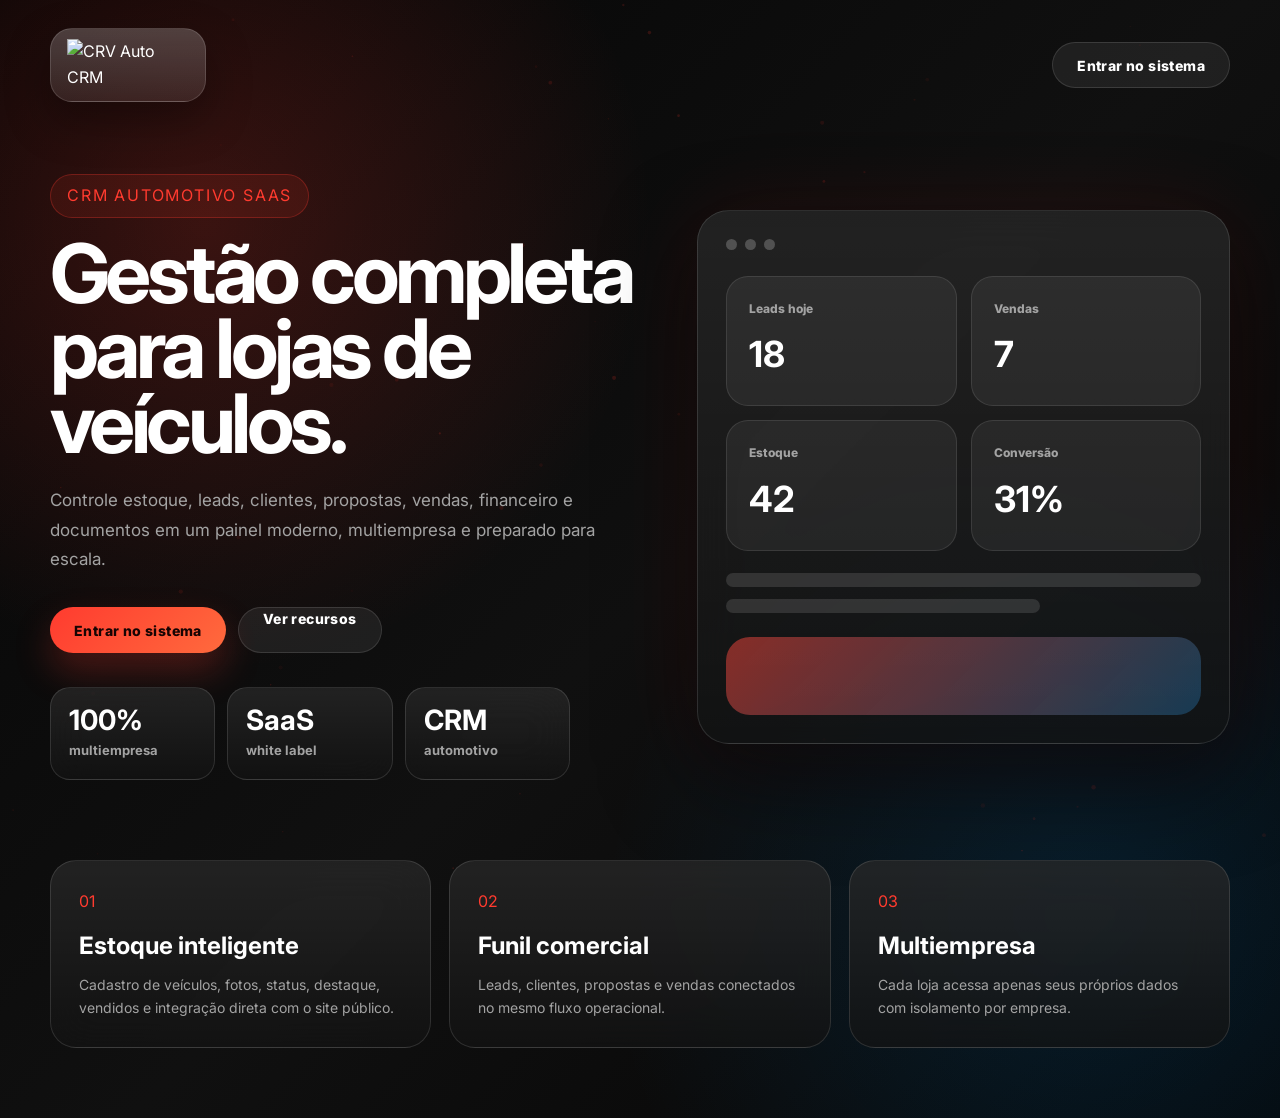
==== index.html @ 9d9be4ab "updates" ====
<!DOCTYPE html>
<html lang="pt-BR">
<head>
  <meta charset="UTF-8">
  <meta name="viewport" content="width=device-width, initial-scale=1.0">

  <title>CRV Auto CRM — Gestão Automotiva SaaS</title>

  <link rel="preconnect" href="https://fonts.googleapis.com">
  <link rel="preconnect" href="https://fonts.gstatic.com" crossorigin>
  <link href="https://fonts.googleapis.com/css2?family=Rajdhani:wght@500;600;700&family=Inter:wght@400;500;600;700;800&display=swap" rel="stylesheet">

  <link rel="stylesheet" href="static/css/main.css">
  <link rel="stylesheet" href="static/css/landing.css">
</head>

<body class="crm-landing">
  <canvas id="landingParticles" aria-hidden="true"></canvas>

  <main class="landing-shell">
    <header class="landing-header">
      <a href="index.html" class="landing-logo">
        <img src="static/img/logoficial.png" alt="CRV Auto CRM">
      </a>

      <button type="button" class="landing-header-btn" id="openPreLoginTop">
        Entrar no sistema
      </button>
    </header>

    <section class="landing-hero">
      <div class="landing-copy">
        <span class="landing-kicker">CRM Automotivo SaaS</span>

        <h1>Gestão completa para lojas de veículos.</h1>

        <p>
          Controle estoque, leads, clientes, propostas, vendas, financeiro e documentos em um painel moderno, multiempresa e preparado para escala.
        </p>

        <div class="landing-actions">
          <button type="button" class="landing-primary" id="openPreLogin">
            Entrar no sistema
          </button>

          <a href="#recursos" class="landing-secondary">
            Ver recursos
          </a>
        </div>

        <div class="landing-metrics">
          <div>
            <strong>100%</strong>
            <span>multiempresa</span>
          </div>

          <div>
            <strong>SaaS</strong>
            <span>white label</span>
          </div>

          <div>
            <strong>CRM</strong>
            <span>automotivo</span>
          </div>
        </div>
      </div>

      <div class="landing-preview">
        <div class="preview-card">
          <div class="preview-top">
            <span></span>
            <span></span>
            <span></span>
          </div>

          <div class="preview-grid">
            <div>
              <small>Leads hoje</small>
              <strong>18</strong>
            </div>

            <div>
              <small>Vendas</small>
              <strong>7</strong>
            </div>

            <div>
              <small>Estoque</small>
              <strong>42</strong>
            </div>

            <div>
              <small>Conversão</small>
              <strong>31%</strong>
            </div>
          </div>

          <div class="preview-line"></div>
          <div class="preview-line short"></div>
          <div class="preview-bar"></div>
        </div>
      </div>
    </section>

    <section class="landing-features" id="recursos">
      <article>
        <span>01</span>
        <h3>Estoque inteligente</h3>
        <p>Cadastro de veículos, fotos, status, destaque, vendidos e integração direta com o site público.</p>
      </article>

      <article>
        <span>02</span>
        <h3>Funil comercial</h3>
        <p>Leads, clientes, propostas e vendas conectados no mesmo fluxo operacional.</p>
      </article>

      <article>
        <span>03</span>
        <h3>Multiempresa</h3>
        <p>Cada loja acessa apenas seus próprios dados com isolamento por empresa.</p>
      </article>
    </section>
  </main>

  <div class="prelogin-modal" id="preLoginModal">
    <div class="prelogin-card">
      <button type="button" class="prelogin-close" id="closePreLogin">×</button>

      <img src="static/img/logoficial.png" alt="CRV Auto CRM">

      <span>Acesso administrativo</span>
      <h2>Pré-login do sistema</h2>
      <p>Informe as credenciais internas para acessar a tela de login do CRM.</p>

      <div class="prelogin-alert" id="preLoginAlert">
        Usuário ou senha incorretos.
      </div>

      <form id="preLoginForm">
        <label>
          <span>E-mail</span>
          <input type="email" id="preLoginEmail" placeholder="admin@sistema.com" required>
        </label>

        <label>
          <span>Senha</span>
          <input type="password" id="preLoginPassword" placeholder="Digite a senha" required>
        </label>

        <button type="submit">
          Continuar
        </button>
      </form>
    </div>
  </div>

  <script src="static/js/landing.js"></script>
</body>
</html>
---- static/css/main.css ----
/* ============================================================
   MAXX VEÍCULOS — MAIN.CSS
   Estilos globais · Tokens · Navbar · Botões · Footer · Cards
   ============================================================ */

/* ==================== TOKENS ==================== */
:root {
  --bg: #050505;
  --bg-2: #0b0b0b;

  --surface: #111111;
  --surface-2: #181818;
  --glass: rgba(14, 14, 14, 0.68);

  --line: rgba(255, 255, 255, 0.08);
  --line-2: rgba(255, 255, 255, 0.14);

  --primary: #ff3b2f;
  --primary-2: #ff6a3d;
  --primary-3: #b80000;

  --primary-dim: rgba(255, 59, 47, 0.12);
  --primary-line: rgba(255, 59, 47, 0.38);

  --green: #25d366;
  --white: #ffffff;
  --text: #eeeeee;
  --muted: #a3a3a3;
  --muted-2: #707070;

  --danger: #ff5566;
  --warn: #ffb454;

  --radius: 18px;
  --radius-md: 12px;
  --radius-sm: 9px;

  --shadow: 0 24px 60px rgba(0, 0, 0, 0.5);
  --glow: 0 0 0 1px var(--primary-line), 0 8px 40px rgba(255, 59, 47, 0.2);

  --ease: cubic-bezier(0.4, 0, 0.2, 1);
  --trans: all 0.28s var(--ease);

  --font-display: 'Rajdhani', 'Inter', sans-serif;
  --font-body: 'Inter', system-ui, sans-serif;
}

/* ==================== RESET ==================== */
*, *::before, *::after {
  box-sizing: border-box;
  margin: 0;
  padding: 0;
}

html {
  scroll-behavior: smooth;
  scrollbar-width: thin;
  scrollbar-color: #2a2a2a var(--bg);
}

::-webkit-scrollbar {
  width: 8px;
}

::-webkit-scrollbar-track {
  background: var(--bg);
}

::-webkit-scrollbar-thumb {
  background: #2a2a2a;
  border-radius: 99px;
}

::-webkit-scrollbar-thumb:hover {
  background: #3a3a3a;
}

body {
  font-family: var(--font-body);
  background: var(--bg);
  color: var(--text);
  min-height: 100vh;
  line-height: 1.6;
  -webkit-font-smoothing: antialiased;
  overflow-x: hidden;
}

a {
  color: inherit;
  text-decoration: none;
}

img {
  max-width: 100%;
  display: block;
}

ul {
  list-style: none;
}

button {
  font-family: inherit;
  border: none;
  background: none;
  cursor: pointer;
  color: inherit;
}

::selection {
  background: rgba(255, 59, 47, 0.32);
  color: var(--white);
}

/* ==================== LAYOUT ==================== */
.container {
  width: 100%;
  max-width: 1280px;
  margin: 0 auto;
  padding: 0 40px;
}

.section {
  padding: 88px 0;
  position: relative;
}

.section-tight {
  padding: 56px 0;
}

/* ==================== TIPOGRAFIA ==================== */
.eyebrow {
  display: inline-flex;
  align-items: center;
  gap: 10px;

  font-size: 12px;
  font-weight: 600;
  letter-spacing: 3px;
  text-transform: uppercase;

  color: var(--primary);
  margin-bottom: 14px;
}

.eyebrow::before {
  content: '';
  width: 28px;
  height: 1px;
  background: var(--primary);
  opacity: .7;
}

.eyebrow.center {
  justify-content: center;
}

.h-display {
  font-family: var(--font-display);
  font-weight: 700;
  color: var(--white);
  font-size: clamp(30px, 4.5vw, 52px);
  line-height: 1.08;
  letter-spacing: -0.02em;
}

.h-section {
  font-family: var(--font-display);
  font-weight: 700;
  color: var(--white);
  font-size: clamp(24px, 3.2vw, 38px);
  line-height: 1.15;
  letter-spacing: -0.015em;
  margin-bottom: 10px;
}

.sub {
  color: var(--muted);
  font-size: 16px;
  line-height: 1.7;
  max-width: 560px;
}

.section-head {
  margin-bottom: 44px;
}

.section-head.center {
  text-align: center;
}

.section-head.center .sub {
  margin: 0 auto;
}

.section-head.split {
  display: flex;
  align-items: flex-end;
  justify-content: space-between;
  gap: 24px;
  flex-wrap: wrap;
}

/* ==================== BOTÕES ==================== */
.btn {
  display: inline-flex;
  align-items: center;
  justify-content: center;
  gap: 9px;

  padding: 14px 28px;

  border-radius: 999px;
  border: 1px solid transparent;

  font-family: var(--font-display);
  font-weight: 600;
  font-size: 14px;
  letter-spacing: 0.3px;

  transition: var(--trans);
  white-space: nowrap;
}

.btn svg {
  flex-shrink: 0;
}

.btn-primary {
  color: var(--white);

  background: linear-gradient(
    270deg,
    #ff3b2f,
    #ff6a3d,
    #9b0000,
    #ffffff
  );

  background-size: 300% 300%;
  animation: gradientMove 6s ease infinite;

  box-shadow: 0 8px 30px rgba(255, 59, 47, 0.3);
}

.btn-primary:hover {
  transform: translateY(-2px);
  box-shadow: 0 12px 42px rgba(255, 59, 47, 0.45);
}

.btn-secondary {
  background: transparent;
  color: var(--primary);
  border: 2px solid var(--primary);

  box-shadow: inset 0 0 0 rgba(255, 59, 47, 0);
}

.btn-secondary:hover {
  background: var(--primary);
  color: var(--white);

  transform: translateY(-2px);

  box-shadow:
    0 0 10px rgba(255, 59, 47, 0.75),
    0 0 18px rgba(255, 59, 47, 0.55),
    0 0 26px rgba(255, 59, 47, 0.35);
}

.btn-whatsapp {
  background: var(--green);
  color: #052b13;
  box-shadow: 0 6px 28px rgba(37, 211, 102, 0.22);
}

.btn-whatsapp:hover {
  filter: brightness(1.08);
  transform: translateY(-2px);
  box-shadow: 0 10px 36px rgba(37, 211, 102, 0.35);
}

.btn-sm {
  padding: 10px 18px;
  font-size: 13px;
}

.btn-lg {
  padding: 17px 36px;
  font-size: 15px;
}

.btn-block {
  width: 100%;
}

/* ==================== FORMULÁRIOS ==================== */
.field {
  display: flex;
  flex-direction: column;
  gap: 7px;
}

.field-label {
  font-size: 11px;
  font-weight: 600;
  letter-spacing: 1.6px;
  text-transform: uppercase;
  color: var(--muted);
}

.input,
.select,
textarea.input {
  width: 100%;

  background: rgba(255, 255, 255, 0.045);
  border: 1px solid var(--line);
  border-radius: var(--radius-md);

  padding: 13px 15px;

  color: var(--white);
  font-family: var(--font-body);
  font-size: 14px;

  outline: none;
  transition: var(--trans);
}

.input::placeholder {
  color: var(--muted-2);
}

.input:focus,
.select:focus,
textarea.input:focus {
  border-color: var(--primary-line);
  background: var(--primary-dim);
  box-shadow: 0 0 0 3px rgba(255, 59, 47, 0.08);
}

.select {
  appearance: none;
  cursor: pointer;

  background-image: url("data:image/svg+xml,%3Csvg xmlns='http://www.w3.org/2000/svg' width='11' height='7' viewBox='0 0 11 7'%3E%3Cpath fill='none' stroke='%23ff3b2f' stroke-width='1.6' stroke-linecap='round' d='M1 1l4.5 4.5L10 1'/%3E%3C/svg%3E");
  background-repeat: no-repeat;
  background-position: right 15px center;
  padding-right: 38px;
}

.select option {
  background: var(--surface-2);
  color: var(--white);
}

textarea.input {
  resize: vertical;
  min-height: 120px;
}

/* ==================== NAVBAR ==================== */
.navbar {
  position: fixed;
  top: 0;
  left: 0;
  right: 0;

  z-index: 1000;

  height: 76px;

  display: flex;
  align-items: center;
  justify-content: space-between;

  padding: 0 40px;

  background: transparent;
  border-bottom: 1px solid transparent;

  transition: var(--trans);
}

.navbar.scrolled,
.navbar.solid {
  background: var(--glass);

  backdrop-filter: blur(22px) saturate(150%);
  -webkit-backdrop-filter: blur(22px) saturate(150%);

  border-bottom-color: var(--line);
}

.nav-logo img {
  height: 110px;
  width: auto;
  object-fit: contain;
}

.nav-center {
  display: flex;
  align-items: center;
  gap: 6px;
}

.nav-link {
  position: relative;

  font-size: 14px;
  font-weight: 500;
  color: var(--muted);

  padding: 9px 16px;
  border-radius: 99px;

  transition: var(--trans);
}

.nav-link:hover {
  color: var(--white);
}

.nav-link.active {
  color: var(--white);
  background: rgba(255, 255, 255, 0.05);
}

.nav-link.active::after {
  content: '';

  position: absolute;
  left: 50%;
  bottom: 1px;

  width: 16px;
  height: 2px;

  border-radius: 99px;

  background: var(--primary);
  box-shadow: 0 0 10px var(--primary);

  transform: translateX(-50%);
}

.nav-right {
  display: flex;
  align-items: center;
  gap: 12px;
}

.nav-burger {
  display: none;
  flex-direction: column;
  gap: 5px;
  padding: 8px;
}

.nav-burger span {
  width: 22px;
  height: 2px;
  background: var(--white);
  border-radius: 99px;
  transition: var(--trans);
}

.nav-mobile {
  display: none;

  position: fixed;
  top: 76px;
  left: 0;
  right: 0;

  z-index: 999;

  background: rgba(9, 9, 9, 0.97);
  backdrop-filter: blur(24px);

  border-bottom: 1px solid var(--line);

  padding: 18px 24px 26px;

  flex-direction: column;
  gap: 4px;
}

.nav-mobile.open {
  display: flex;
}

.nav-mobile .nav-link {
  padding: 13px 14px;
  font-size: 15px;
  border-radius: var(--radius-sm);
}

.nav-mobile .btn {
  margin-top: 12px;
}

/* ==================== CARD DE VEÍCULO GLOBAL ==================== */
.v-grid {
  display: grid;
  grid-template-columns: repeat(3, 1fr);
  gap: 22px;
}

.v-card {
  background: var(--surface);
  border: 1px solid var(--line);
  border-radius: var(--radius);

  overflow: hidden;

  display: flex;
  flex-direction: column;

  transition: var(--trans);
}

.v-card:hover {
  transform: translateY(-5px);
  border-color: var(--primary-line);
  box-shadow:
    0 22px 50px rgba(0, 0, 0, 0.55),
    0 0 30px rgba(255, 59, 47, 0.08);
}

.v-card-media {
  position: relative;
  display: block;

  aspect-ratio: 16 / 10;
  overflow: hidden;

  background: var(--surface-2);
}

.v-card-media img {
  width: 100%;
  height: 100%;

  object-fit: cover;

  transition: transform .55s var(--ease);
}

.v-card:hover .v-card-media img {
  transform: scale(1.06);
}

.v-card-media::after {
  content: '';

  position: absolute;
  inset: 0;

  background: linear-gradient(180deg, transparent 55%, rgba(5, 5, 5, 0.7) 100%);
  pointer-events: none;
}

.v-card-chips {
  position: absolute;
  top: 12px;
  left: 12px;
  right: 12px;

  z-index: 2;

  display: flex;
  gap: 6px;
  flex-wrap: wrap;
}

.v-card-sold-overlay {
  position: absolute;
  inset: 50% auto auto 50%;

  transform: translate(-50%, -50%) rotate(-8deg);

  z-index: 5;

  padding: 14px 40px;

  border-radius: 14px;

  background:
    linear-gradient(
      135deg,
      #ff2b2b,
      #c50000
    );

  border: 2px solid rgba(255,255,255,.25);

  color: #fff;

  font-family: var(--font-display);
  font-size: 26px;
  font-weight: 800;
  letter-spacing: 3px;

  text-transform: uppercase;

  box-shadow:
    0 15px 35px rgba(197,0,0,.45);

  pointer-events: none;
}

.chip {
  display: inline-flex;
  align-items: center;
  gap: 5px;

  padding: 4px 11px;
  border-radius: 99px;

  font-size: 11px;
  font-weight: 600;
  letter-spacing: 0.6px;

  background: rgba(5, 5, 5, 0.68);
  color: var(--text);

  border: 1px solid var(--line-2);
  backdrop-filter: blur(8px);
}

.chip-primary {
  color: var(--primary-2);
  border-color: var(--primary-line);
  background: rgba(80, 0, 0, 0.42);
}

.chip-warn {
  color: var(--warn);
  border-color: rgba(255, 180, 84, 0.4);
}

.chip-danger {
  color: var(--danger);
  border-color: rgba(255, 85, 102, 0.4);
}

.v-card-photos {
  position: absolute;
  right: 12px;
  bottom: 12px;

  z-index: 2;

  display: inline-flex;
  align-items: center;
  gap: 6px;

  padding: 4px 10px;
  border-radius: 99px;

  font-size: 11.5px;
  color: var(--text);

  background: rgba(5, 5, 5, 0.65);
  border: 1px solid var(--line);

  backdrop-filter: blur(8px);
}

.v-card-body {
  padding: 20px 22px 22px;

  display: flex;
  flex-direction: column;
  flex: 1;
}

.v-card-brand {
  font-size: 11px;
  font-weight: 600;
  letter-spacing: 2.4px;
  text-transform: uppercase;

  color: var(--primary);
  margin-bottom: 4px;
}

.v-card-name {
  font-family: var(--font-display);
  font-size: 17px;
  font-weight: 600;
  color: var(--white);

  line-height: 1.3;
  margin-bottom: 14px;
}

.v-card-specs {
  display: grid;
  grid-template-columns: 1fr 1fr;
  gap: 7px 12px;

  margin-bottom: 16px;
}

.v-card-specs li {
  display: flex;
  align-items: center;
  gap: 7px;

  font-size: 12.5px;
  color: var(--muted);
}

.v-card-specs b {
  color: var(--text);
  font-weight: 500;
}

.v-card-foot {
  margin-top: auto;
  padding-top: 16px;

  border-top: 1px solid var(--line);

  display: flex;
  align-items: flex-end;
  justify-content: space-between;
  gap: 12px;
}

.v-price small {
  display: block;
  font-size: 11px;
  color: var(--muted);
  margin-bottom: 1px;
}

.v-price strong {
  font-family: var(--font-display);
  font-size: 21px;
  font-weight: 700;
  color: var(--white);
  letter-spacing: -0.01em;
}

.v-price span {
  display: block;
  font-size: 11.5px;
  color: var(--muted);
  margin-top: 1px;
}

.v-card-actions {
  display: flex;
  gap: 8px;
}

.icon-btn {
  display: inline-flex;
  align-items: center;
  justify-content: center;

  width: 42px;
  height: 42px;

  border-radius: var(--radius-sm);
  border: 1px solid var(--line-2);

  color: var(--muted);

  transition: var(--trans);
}

.icon-btn:hover {
  color: var(--white);
  border-color: var(--primary-line);
  background: var(--primary-dim);
}

.icon-btn.wa {
  color: var(--green);
  border-color: rgba(37, 211, 102, 0.35);
}

.icon-btn.wa:hover {
  background: rgba(37, 211, 102, 0.12);
  color: var(--green);
}

/* ==================== EMPTY / SKELETON ==================== */
.empty-state {
  grid-column: 1 / -1;

  text-align: center;

  padding: 80px 24px;

  border: 1px dashed var(--line-2);
  border-radius: var(--radius);
}

.empty-state h3 {
  font-family: var(--font-display);
  font-size: 19px;
  color: var(--white);
  margin-bottom: 6px;
}

.empty-state p {
  font-size: 14px;
  color: var(--muted);
}

.skel {
  border-radius: var(--radius);
  overflow: hidden;

  background: var(--surface);
  border: 1px solid var(--line);
}

.skel-img {
  aspect-ratio: 16 / 10;
}

.skel-img,
.skel-line {
  background: linear-gradient(100deg, var(--surface) 40%, var(--surface-2) 50%, var(--surface) 60%);
  background-size: 220% 100%;
  animation: shimmer 1.3s linear infinite;
}

.skel-body {
  padding: 20px;

  display: flex;
  flex-direction: column;
  gap: 10px;
}

.skel-line {
  height: 13px;
  border-radius: 6px;
}

/* ==================== FOOTER ==================== */
.footer {
  background: var(--bg-2);
  border-top: 1px solid var(--line);

  padding: 70px 0 0;
  position: relative;
}

.footer-grid {
  display: grid;
  grid-template-columns: 1.6fr 1fr 1.2fr 1fr;
  gap: 48px;

  padding-bottom: 52px;
}

.footer-logo {
  display: block;
}

.footer-logo > img {
  display: none;
}

.footer-logo-glass {
  display: inline-flex;
  align-items: center;
  justify-content: center;

  width: 180px;
  height: 96px;
  margin-bottom: 22px;

  border-radius: 24px;

  background:
    linear-gradient(
      135deg,
      rgba(255,255,255,.28),
      rgba(255,255,255,.10)
    );

  border: 1px solid rgba(255,255,255,.22);

  backdrop-filter: blur(28px) saturate(180%);
  -webkit-backdrop-filter: blur(28px) saturate(180%);

  box-shadow:
    inset 0 1px 0 rgba(255,255,255,.25),
    0 14px 40px rgba(0,0,0,.25);
}

.footer-logo-glass img {
  max-width: 150px;
  max-height: 90px;
  width: auto;
  height: auto;
  margin: 0;
  object-fit: contain;
}

.footer-about {
  font-size: 14px;
  color: var(--muted);
  line-height: 1.75;
  max-width: 300px;
  margin-bottom: 22px;
}

.footer-title {
  font-family: var(--font-display);
  font-size: 13px;
  font-weight: 600;
  letter-spacing: 2.2px;
  text-transform: uppercase;

  color: var(--white);
  margin-bottom: 20px;
}

.footer-links {
  display: flex;
  flex-direction: column;
  gap: 11px;
}

.footer-links a,
.footer-links span {
  display: inline-flex;
  align-items: center;
  gap: 9px;

  font-size: 14px;
  color: var(--muted);

  transition: var(--trans);
}

.footer-links a:hover {
  color: var(--primary-2);
}

.footer-bottom {
  border-top: 1px solid var(--line);

  padding: 22px 0;

  display: flex;
  align-items: center;
  justify-content: space-between;
  gap: 14px;
  flex-wrap: wrap;
}

.footer-bottom p {
  font-size: 13px;
  color: var(--muted-2);
}

.footer-bottom a {
  color: var(--muted);
  transition: var(--trans);
}

.footer-bottom a:hover {
  color: var(--primary-2);
}

/* ==================== WHATSAPP FLOAT ==================== */
.wa-float {
  position: fixed;
  right: 28px;
  bottom: 28px;

  z-index: 900;

  width: 56px;
  height: 56px;

  border-radius: 50%;

  background: var(--green);
  color: var(--white);

  display: flex;
  align-items: center;
  justify-content: center;

  font-size: 24px;
  font-weight: 700;

  box-shadow: 0 8px 28px rgba(37, 211, 102, 0.4);

  transition: var(--trans);
}

.wa-float:hover {
  transform: scale(1.08);
  box-shadow: 0 12px 36px rgba(37, 211, 102, 0.55);
}

.wa-float::before {
  content: '';

  position: absolute;
  inset: 0;

  border-radius: 50%;

  background: rgba(37, 211, 102, 0.4);

  animation: waPing 2.6s ease-out infinite;
}

/* ==================== TOAST ==================== */
.toast-container {
  position: fixed;
  top: 92px;
  right: 22px;

  z-index: 9999;

  display: flex;
  flex-direction: column;
  gap: 10px;
}

.toast {
  display: flex;
  align-items: center;
  gap: 11px;

  min-width: 270px;
  max-width: 360px;

  padding: 14px 18px;

  background: var(--glass);
  backdrop-filter: blur(18px);

  border: 1px solid var(--line-2);
  border-left: 3px solid var(--primary);
  border-radius: var(--radius-md);

  font-size: 14px;
  color: var(--text);

  box-shadow: var(--shadow);

  animation: toastIn .35s var(--ease) both;
  transition: opacity .4s;
}

.toast.success {
  border-left-color: var(--green);
}

.toast.error {
  border-left-color: var(--danger);
}

/* ==================== REVEAL ==================== */
.reveal {
  opacity: 0;
  transform: translateY(26px);

  transition:
    opacity .65s var(--ease),
    transform .65s var(--ease);
}

.reveal.in {
  opacity: 1;
  transform: translateY(0);
}

/* ==================== ANIMAÇÕES ==================== */
@keyframes gradientMove {
  0% {
    background-position: 0% 50%;
  }

  50% {
    background-position: 100% 50%;
  }

  100% {
    background-position: 0% 50%;
  }
}

@keyframes shimmer {
  to {
    background-position: -120% 0;
  }
}

@keyframes toastIn {
  from {
    opacity: 0;
    transform: translateX(36px);
  }

  to {
    opacity: 1;
    transform: translateX(0);
  }
}

@keyframes waPing {
  0% {
    transform: scale(1);
    opacity: .7;
  }

  100% {
    transform: scale(1.7);
    opacity: 0;
  }
}

/* ==================== ACESSIBILIDADE ==================== */
@media (prefers-reduced-motion: reduce) {
  *,
  *::before,
  *::after {
    animation-duration: 0.001s !important;
    transition-duration: 0.001s !important;
  }

  .reveal {
    opacity: 1;
    transform: none;
  }
}

.wa-icon {
  width: 19px;
  height: 19px;
  fill: currentColor;
  flex-shrink: 0;
}

.wa-float .wa-icon {
  width: 28px;
  height: 28px;
  fill: #fff;
  position: relative;
  z-index: 2;
}

.nav-logo {
  display: flex;
  align-items: center;
  justify-content: center;

  height: 100%;

  padding: 0 18px;

  background:
    linear-gradient(
      135deg,
      rgba(255,255,255,.12),
      rgba(255,255,255,.04)
    );

  border-right: 1px solid rgba(255,255,255,.08);
}

.nav-logo img {
  display: block;
  filter:
    brightness(1.12)
    contrast(1.08);
}

/* ==================== NAVBAR — VIDRO CLARO PREMIUM ==================== */

.navbar {
  background:
    linear-gradient(
      90deg,
      rgba(255, 255, 255, 0.88) 0%,
      rgba(255, 255, 255, 0.72) 42%,
      rgba(255, 255, 255, 0.46) 100%
    );

  backdrop-filter: blur(24px) saturate(160%);
  -webkit-backdrop-filter: blur(24px) saturate(160%);

  border-bottom: 1px solid rgba(255, 255, 255, 0.36);

  box-shadow:
    0 14px 40px rgba(0, 0, 0, 0.10),
    inset 0 1px 0 rgba(255, 255, 255, 0.55);
}

.navbar.scrolled,
.navbar.solid {
  background:
    linear-gradient(
      90deg,
      rgba(255, 255, 255, 0.94) 0%,
      rgba(255, 255, 255, 0.82) 42%,
      rgba(255, 255, 255, 0.58) 100%
    );

  border-bottom-color: rgba(255, 255, 255, 0.45);
}

.nav-logo {
  display: flex;
  align-items: center;
  justify-content: center;

  height: 100%;
  padding: 0 18px;

  background: transparent;
  border-right: none;
}

.nav-logo img {
  display: block;

  filter:
    drop-shadow(0 5px 14px rgba(0, 0, 0, 0.22))
    brightness(1.05)
    contrast(1.12);
}

.nav-link {
  color: rgba(0, 0, 0, 0.68);
}

.nav-link:hover {
  color: #000;
  background: rgba(0, 0, 0, 0.05);
}

.nav-link.active {
  color: #000;
  background: rgba(255, 255, 255, 0.72);
  box-shadow:
    inset 0 0 0 1px rgba(0, 0, 0, 0.05),
    0 8px 22px rgba(0, 0, 0, 0.08);
}

.nav-burger span {
  background: #111;
}

/* ==================== STATUS VISUAL VEÍCULO ==================== */

.v-card-sold-overlay,
.v-card-reserved-overlay {
  position: absolute;
  top: 50%;
  left: 50%;
  z-index: 5;

  transform: translate(-50%, -50%) rotate(-8deg);

  padding: 13px 38px;

  border-radius: 14px;

  color: #fff;

  font-family: var(--font-display);
  font-size: 25px;
  font-weight: 800;
  letter-spacing: 3px;

  text-transform: uppercase;

  border: 2px solid rgba(255,255,255,.26);

  pointer-events: none;
}

.v-card-sold-overlay {
  background: linear-gradient(135deg, #ff2b2b, #b90000);
  box-shadow: 0 15px 35px rgba(185,0,0,.45);
}

.v-card-reserved-overlay {
  background: linear-gradient(135deg, #f59e0b, #b45309);
  box-shadow: 0 15px 35px rgba(180,83,9,.38);
}

.chip-sold {
  color: #ffb7b0;
  border-color: rgba(255,59,47,.42);
  background: rgba(255,59,47,.14);
}

.chip-reserved {
  color: #ffd166;
  border-color: rgba(245,158,11,.42);
  background: rgba(245,158,11,.14);
}

.chip-available {
  color: #7cff9b;
  border-color: rgba(37,211,102,.38);
  background: rgba(37,211,102,.12);
}

@media (max-width: 720px) {
  .v-card-sold-overlay,
  .v-card-reserved-overlay {
    padding: 10px 28px;
    font-size: 20px;
    letter-spacing: 2px;
  }
}

/* ==================== RESPONSIVO GLOBAL — MOBILE FORTE ==================== */

@media (max-width: 1180px) {
  .v-grid {
    grid-template-columns: repeat(2, minmax(0, 1fr));
  }
}

@media (max-width: 1024px) {
  html,
  body {
    width: 100%;
    max-width: 100%;
    overflow-x: hidden !important;
  }

  *,
  *::before,
  *::after {
    max-width: 100%;
  }

  .container {
    width: 100%;
    max-width: 100%;
    padding-left: 22px;
    padding-right: 22px;
  }

  .navbar {
    width: 100%;
    height: 68px;
    padding: 0 18px;
  }

  .nav-logo img {
    height: 58px;
  }

  .footer-grid {
    grid-template-columns: 1fr 1fr;
    gap: 30px;
  }
}

@media (max-width: 768px) {
  html,
  body {
    width: 100%;
    max-width: 100%;
    overflow-x: hidden !important;
  }

  body {
    position: relative;
  }

  section,
  header,
  main,
  footer,
  nav,
  div {
    max-width: 100%;
  }

  img,
  video,
  iframe,
  svg {
    max-width: 100%;
  }

  .container {
    width: 100%;
    max-width: 100%;
    padding-left: 16px;
    padding-right: 16px;
  }

  .navbar {
    left: 0;
    right: 0;
    width: 100%;
    height: 64px;
    padding: 0 14px;
  }

  .nav-logo {
    height: 100%;
    padding: 0;
    flex-shrink: 0;
  }

  .nav-logo img {
    height: 50px;
    max-width: 120px;
    object-fit: contain;
  }

  .nav-center,
  .nav-right .btn {
    display: none;
  }

  .nav-right {
    margin-left: auto;
  }

  .nav-burger {
    display: flex;
    margin-left: auto;
    padding: 8px 4px;
    flex-shrink: 0;
  }

  .nav-burger span {
    width: 22px;
    background: #111;
  }

  .nav-mobile {
    top: 64px;
    left: 0;
    right: 0;

    width: 100%;
    max-width: 100%;

    padding: 14px 16px 20px;

    background: rgba(255, 255, 255, 0.96);
    border-bottom: 1px solid rgba(0, 0, 0, 0.08);
  }

  .nav-mobile .nav-link {
    color: #111;
  }

  .nav-mobile .nav-link.active {
    color: #000;
    background: rgba(255, 59, 47, 0.10);
  }

  .section {
    padding: 48px 0;
  }

  .section-head {
    margin-bottom: 26px;
  }

  .section-head.split {
    display: block;
  }

  .h-display {
    font-size: 30px;
    line-height: 1.08;
    letter-spacing: -0.02em;
  }

  .h-section {
    font-size: 25px;
    line-height: 1.12;
  }

  .sub {
    width: 100%;
    max-width: 100%;
    font-size: 14px;
    line-height: 1.6;
  }

  .eyebrow {
    max-width: 100%;
    font-size: 10px;
    letter-spacing: 2px;
    white-space: normal;
  }

  .btn {
    width: 100%;
    min-height: 46px;
    padding: 12px 16px;
    font-size: 13px;
    white-space: normal;
    text-align: center;
  }

  .v-grid {
    grid-template-columns: 1fr;
    gap: 18px;
  }

  .v-card {
    width: 100%;
    max-width: 100%;
  }

  .v-card-media {
    aspect-ratio: 16 / 11;
  }

  .v-card-body {
    padding: 16px;
  }

  .v-card-name {
    font-size: 16px;
  }

  .v-card-specs {
    grid-template-columns: 1fr 1fr;
    gap: 8px;
  }

  .v-card-foot {
    gap: 10px;
    align-items: center;
  }

  .v-price strong {
    font-size: 19px;
  }

  .icon-btn {
    width: 40px;
    height: 40px;
    flex-shrink: 0;
  }

  .footer {
    padding-top: 44px;
  }

  .footer-grid {
    grid-template-columns: 1fr;
    gap: 28px;
    padding-bottom: 34px;
  }

  .footer-about {
    max-width: 100%;
  }

  .footer-bottom {
    flex-direction: column;
    text-align: center;
  }

  .wa-float {
    width: 48px;
    height: 48px;
    right: 16px;
    bottom: 16px;
  }
}

@media (max-width: 480px) {
  .container {
    padding-left: 14px;
    padding-right: 14px;
  }

  .navbar {
    height: 60px;
    padding: 0 12px;
  }

  .nav-logo img {
    height: 44px;
    max-width: 105px;
  }

  .nav-mobile {
    top: 60px;
  }

  .h-display {
    font-size: 28px;
  }

  .h-section {
    font-size: 23px;
  }

  .sub {
    font-size: 13.5px;
  }

  .v-card-specs {
    grid-template-columns: 1fr;
  }

  .v-card-foot {
    flex-direction: column;
    align-items: stretch;
  }

  .v-card-actions {
    justify-content: flex-start;
  }
}

/* ==================== TRAVA FINAL DE OVERFLOW MOBILE ==================== */

@media (max-width: 768px) {
  html,
  body {
    overflow-x: hidden !important;
  }

  body > * {
    max-width: 100vw;
  }
}
---- static/css/landing.css ----
.crm-landing {
  min-height: 100vh;
  overflow-x: hidden;
  color: var(--white);
  background:
    radial-gradient(circle at 16% 20%, rgba(255, 59, 47, .20), transparent 32%),
    radial-gradient(circle at 85% 82%, rgba(0, 153, 255, .14), transparent 34%),
    linear-gradient(135deg, #050505 0%, #101010 52%, #050505 100%);
}

#landingParticles {
  position: fixed;
  inset: 0;
  z-index: 0;
  opacity: .36;
  pointer-events: none;
}

.landing-shell {
  position: relative;
  z-index: 2;
  width: min(1180px, calc(100% - 40px));
  margin: 0 auto;
  padding: 28px 0 70px;
}

.landing-header {
  display: flex;
  align-items: center;
  justify-content: space-between;
  gap: 18px;
  margin-bottom: 72px;
}

.landing-logo {
  width: 156px;
  height: 74px;
  display: flex;
  align-items: center;
  justify-content: center;
  border-radius: 22px;
  background:
    linear-gradient(180deg, rgba(255,255,255,.18), rgba(255,255,255,.055)),
    rgba(255,255,255,.04);
  border: 1px solid rgba(255,255,255,.14);
  box-shadow: 0 18px 44px rgba(0,0,0,.34);
}

.landing-logo img {
  max-width: 122px;
  max-height: 58px;
  object-fit: contain;
}

.landing-header-btn,
.landing-primary,
.landing-secondary {
  height: 46px;
  padding: 0 24px;
  border-radius: 999px;
  font-family: var(--font-title);
  font-size: 14px;
  font-weight: 800;
  letter-spacing: .4px;
}

.landing-header-btn,
.landing-secondary {
  color: var(--white);
  background: rgba(255,255,255,.07);
  border: 1px solid rgba(255,255,255,.12);
}

.landing-primary {
  color: #170403;
  background: linear-gradient(135deg, var(--primary), var(--primary-2));
  box-shadow: 0 18px 36px rgba(255,59,47,.26);
}

.landing-hero {
  display: grid;
  grid-template-columns: 1.05fr .95fr;
  align-items: center;
  gap: 58px;
}

.landing-kicker {
  display: inline-flex;
  margin-bottom: 18px;
  padding: 8px 16px;
  border-radius: 999px;
  color: var(--primary);
  background: rgba(255,59,47,.10);
  border: 1px solid rgba(255,59,47,.28);
  font: 800 12px var(--font-title);
  letter-spacing: 1.8px;
  text-transform: uppercase;
}

.landing-copy h1 {
  max-width: 620px;
  margin: 0;
  font-family: var(--font-title);
  font-size: clamp(42px, 7vw, 82px);
  line-height: .92;
  letter-spacing: -.055em;
}

.landing-copy p {
  max-width: 560px;
  margin: 24px 0 0;
  color: var(--muted);
  font-size: 17px;
  line-height: 1.75;
}

.landing-actions {
  display: flex;
  flex-wrap: wrap;
  gap: 12px;
  margin-top: 32px;
}

.landing-metrics {
  display: grid;
  grid-template-columns: repeat(3, 1fr);
  gap: 12px;
  max-width: 520px;
  margin-top: 34px;
}

.landing-metrics div,
.preview-card,
.landing-features article {
  background:
    linear-gradient(180deg, rgba(255,255,255,.10), rgba(255,255,255,.035)),
    rgba(8,8,8,.72);
  border: 1px solid rgba(255,255,255,.12);
  backdrop-filter: blur(20px);
}

.landing-metrics div {
  padding: 18px;
  border-radius: 20px;
}

.landing-metrics strong {
  display: block;
  color: var(--white);
  font-family: var(--font-title);
  font-size: 28px;
  line-height: 1;
}

.landing-metrics span {
  display: block;
  margin-top: 6px;
  color: var(--muted);
  font-size: 13px;
  font-weight: 700;
}

.preview-card {
  padding: 28px;
  border-radius: 32px;
  box-shadow:
    0 34px 90px rgba(0,0,0,.54),
    0 0 90px rgba(255,59,47,.10);
}

.preview-top {
  display: flex;
  gap: 8px;
  margin-bottom: 26px;
}

.preview-top span {
  width: 11px;
  height: 11px;
  border-radius: 50%;
  background: rgba(255,255,255,.22);
}

.preview-grid {
  display: grid;
  grid-template-columns: repeat(2, 1fr);
  gap: 14px;
}

.preview-grid div {
  padding: 22px;
  border-radius: 22px;
  background: rgba(255,255,255,.06);
  border: 1px solid rgba(255,255,255,.10);
}

.preview-grid small {
  display: block;
  color: var(--muted);
  font-size: 12px;
  font-weight: 800;
}

.preview-grid strong {
  display: block;
  margin-top: 8px;
  font-family: var(--font-title);
  font-size: 36px;
}

.preview-line {
  height: 14px;
  margin-top: 22px;
  border-radius: 999px;
  background: rgba(255,255,255,.12);
}

.preview-line.short {
  width: 66%;
  margin-top: 12px;
}

.preview-bar {
  height: 78px;
  margin-top: 24px;
  border-radius: 24px;
  background:
    linear-gradient(135deg, rgba(255,59,47,.46), rgba(0,153,255,.22)),
    rgba(255,255,255,.06);
}

.landing-features {
  display: grid;
  grid-template-columns: repeat(3, 1fr);
  gap: 18px;
  margin-top: 80px;
}

.landing-features article {
  padding: 28px;
  border-radius: 26px;
}

.landing-features span {
  color: var(--primary);
  font: 800 14px var(--font-title);
}

.landing-features h3 {
  margin: 12px 0 8px;
  font-family: var(--font-title);
  font-size: 24px;
}

.landing-features p {
  margin: 0;
  color: var(--muted);
  font-size: 14px;
  line-height: 1.65;
}

.prelogin-modal {
  position: fixed;
  inset: 0;
  z-index: 20;
  display: none;
  place-items: center;
  padding: 20px;
  background: rgba(0,0,0,.68);
  backdrop-filter: blur(18px);
}

.prelogin-modal.open {
  display: grid;
}

.prelogin-card {
  position: relative;
  width: min(430px, 100%);
  padding: 34px;
  border-radius: 28px;
  text-align: center;
  background:
    linear-gradient(180deg, rgba(255,255,255,.11), rgba(255,255,255,.04)),
    rgba(10,10,10,.92);
  border: 1px solid rgba(255,255,255,.14);
  box-shadow: 0 30px 90px rgba(0,0,0,.62);
}

.prelogin-close {
  position: absolute;
  top: 14px;
  right: 14px;
  width: 36px;
  height: 36px;
  border-radius: 50%;
  color: var(--white);
  background: rgba(255,255,255,.08);
}

.prelogin-card img {
  max-width: 146px;
  margin-bottom: 18px;
}

.prelogin-card > span {
  color: var(--primary);
  font: 800 12px var(--font-title);
  letter-spacing: 1.8px;
  text-transform: uppercase;
}

.prelogin-card h2 {
  margin: 8px 0;
  font-family: var(--font-title);
  font-size: 34px;
  line-height: 1;
}

.prelogin-card p {
  margin: 0 0 20px;
  color: var(--muted);
  font-size: 14px;
  line-height: 1.55;
}

.prelogin-alert {
  display: none;
  margin-bottom: 14px;
  padding: 12px;
  border-radius: 14px;
  color: #ffb7b0;
  background: rgba(255,59,47,.10);
  border: 1px solid rgba(255,59,47,.30);
  font-size: 13px;
  font-weight: 700;
}

.prelogin-alert.show {
  display: block;
}

.prelogin-card form {
  display: grid;
  gap: 14px;
}

.prelogin-card label {
  display: grid;
  gap: 7px;
  text-align: left;
}

.prelogin-card label span {
  color: var(--primary);
  font: 800 11px var(--font-title);
  letter-spacing: 1.5px;
  text-transform: uppercase;
}

.prelogin-card input {
  height: 48px;
  padding: 0 15px;
  border-radius: 15px;
  color: var(--white);
  background: rgba(255,255,255,.06);
  border: 1px solid rgba(255,255,255,.12);
  outline: none;
}

.prelogin-card button[type="submit"] {
  height: 50px;
  margin-top: 4px;
  border-radius: 16px;
  color: #170403;
  background: linear-gradient(135deg, var(--primary), var(--primary-2));
  font-family: var(--font-title);
  font-size: 15px;
  font-weight: 800;
}

@media (max-width: 860px) {
  .landing-hero {
    grid-template-columns: 1fr;
  }

  .landing-features {
    grid-template-columns: 1fr;
  }

  .landing-preview {
    order: -1;
  }
}

@media (max-width: 520px) {
  .landing-shell {
    width: min(100% - 28px, 1180px);
    padding-top: 18px;
  }

  .landing-header {
    margin-bottom: 42px;
  }

  .landing-logo {
    width: 132px;
    height: 64px;
  }

  .landing-header-btn {
    padding: 0 16px;
  }

  .landing-metrics {
    grid-template-columns: 1fr;
  }
}
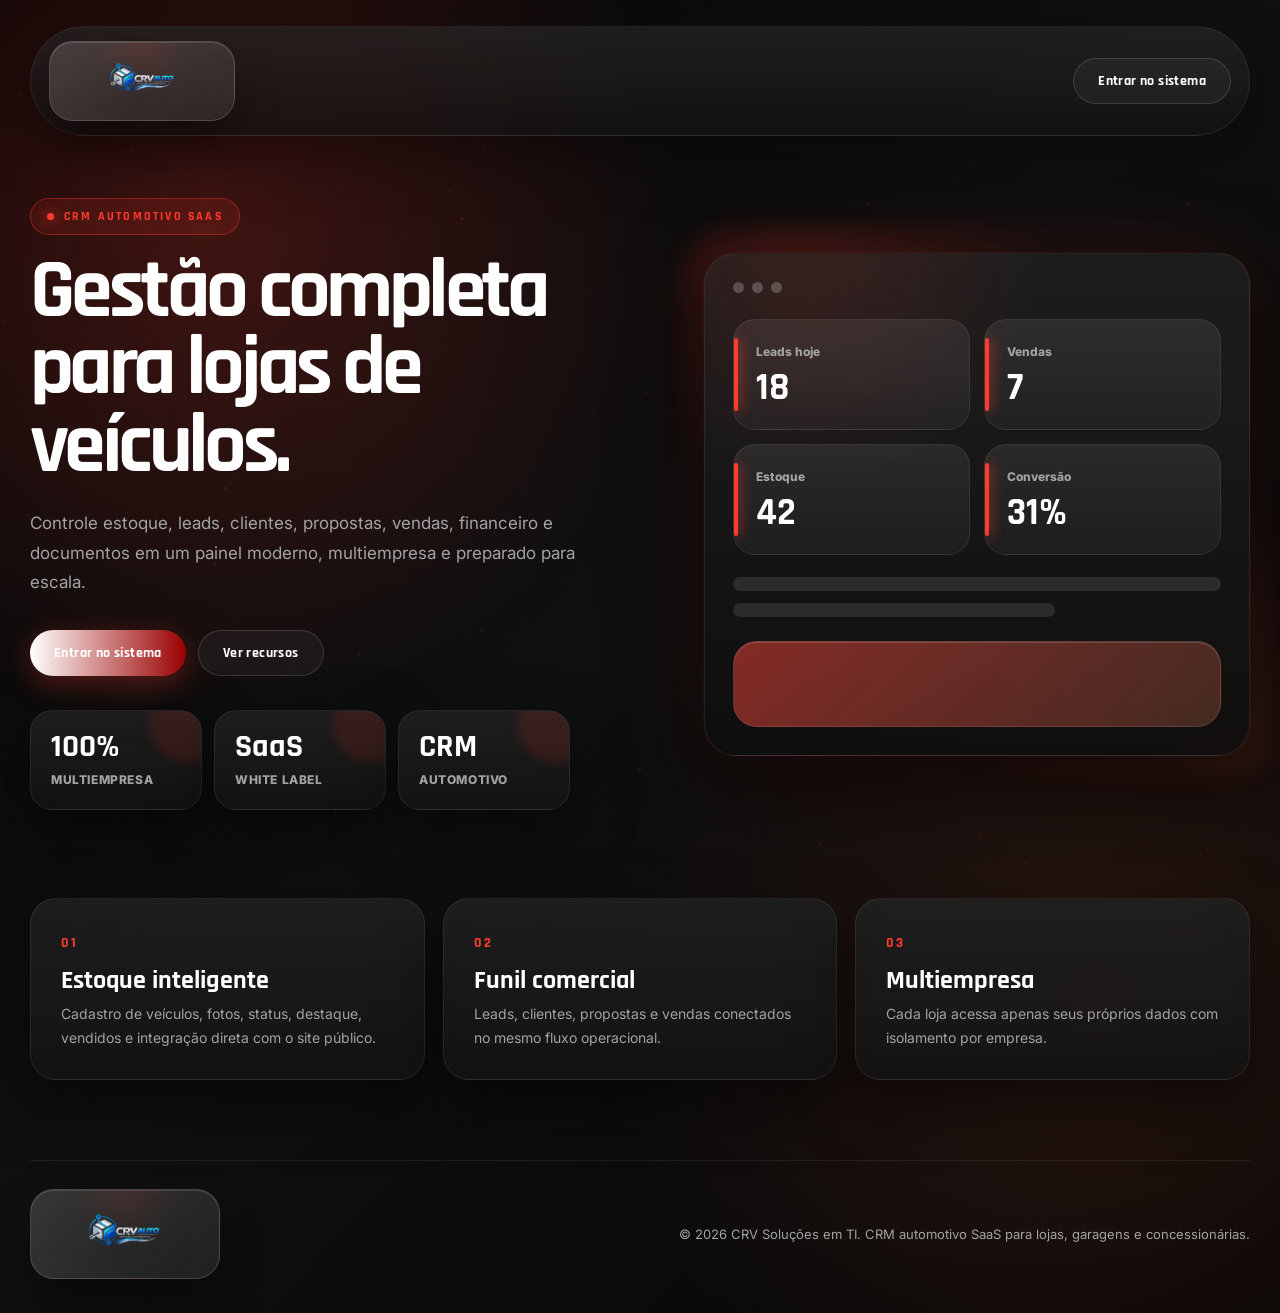
==== commit 1796469a: "updates" ====
--- a/index.html
+++ b/index.html
@@ -20,7 +20,7 @@
   <main class="landing-shell">
     <header class="landing-header">
       <a href="index.html" class="landing-logo">
-        <img src="static/img/logoficial.png" alt="CRV Auto CRM">
+        <img src="static/img/logooficial.png" alt="CRV Auto CRM">
       </a>
 
       <button type="button" class="landing-header-btn" id="openPreLoginTop">
@@ -122,6 +122,13 @@
         <p>Cada loja acessa apenas seus próprios dados com isolamento por empresa.</p>
       </article>
     </section>
+    <footer class="landing-footer">
+      <a href="https://crvsolucoesti.com" target="_blank" rel="noopener" class="landing-footer-logo">
+        <img src="static/img/logooficial.png" alt="CRV Soluções em TI">
+      </a>
+
+      <p>© 2026 CRV Soluções em TI. CRM automotivo SaaS para lojas, garagens e concessionárias.</p>
+    </footer>
   </main>
 
   <div class="prelogin-modal" id="preLoginModal">
--- a/static/css/landing.css
+++ b/static/css/landing.css
@@ -1,114 +1,222 @@
+/* ============================================================
+   CRV AUTO CRM — LANDING.CSS
+   Landing premium · Glassmorphism · SaaS automotivo
+   ============================================================ */
+
 .crm-landing {
   min-height: 100vh;
   overflow-x: hidden;
-  color: var(--white);
-  background:
-    radial-gradient(circle at 16% 20%, rgba(255, 59, 47, .20), transparent 32%),
-    radial-gradient(circle at 85% 82%, rgba(0, 153, 255, .14), transparent 34%),
-    linear-gradient(135deg, #050505 0%, #101010 52%, #050505 100%);
+  color: var(--text);
+  background:
+    radial-gradient(circle at 16% 18%, color-mix(in srgb, var(--primary) 22%, transparent), transparent 32%),
+    radial-gradient(circle at 86% 76%, rgba(255, 106, 61, .13), transparent 34%),
+    linear-gradient(135deg, #050505 0%, #101010 48%, #050505 100%);
+}
+
+.crm-landing::before {
+  content: '';
+  position: fixed;
+  inset: 0;
+  pointer-events: none;
+  background-image:
+    linear-gradient(rgba(255,255,255,.018) 1px, transparent 1px),
+    linear-gradient(90deg, rgba(255,255,255,.018) 1px, transparent 1px);
+  background-size: 58px 58px;
+  opacity: .42;
 }
 
 #landingParticles {
   position: fixed;
   inset: 0;
   z-index: 0;
-  opacity: .36;
+  opacity: .34;
   pointer-events: none;
 }
 
 .landing-shell {
   position: relative;
   z-index: 2;
-  width: min(1180px, calc(100% - 40px));
+  width: min(1220px, calc(100% - 40px));
   margin: 0 auto;
-  padding: 28px 0 70px;
+  padding: 26px 0 34px;
 }
 
 .landing-header {
+  min-height: 86px;
+  margin-bottom: 62px;
+  padding: 14px 18px;
+
   display: flex;
   align-items: center;
   justify-content: space-between;
   gap: 18px;
-  margin-bottom: 72px;
-}
-
-.landing-logo {
-  width: 156px;
-  height: 74px;
+
+  border-radius: 999px;
+  border: 1px solid var(--line);
+
+  background:
+    linear-gradient(180deg, rgba(255,255,255,.085), rgba(255,255,255,.035)),
+    rgba(8,8,8,.70);
+
+  backdrop-filter: blur(22px) saturate(150%);
+  -webkit-backdrop-filter: blur(22px) saturate(150%);
+
+  box-shadow: 0 18px 60px rgba(0,0,0,.34);
+}
+
+.landing-logo,
+.landing-footer-logo {
   display: flex;
   align-items: center;
   justify-content: center;
-  border-radius: 22px;
-  background:
-    linear-gradient(180deg, rgba(255,255,255,.18), rgba(255,255,255,.055)),
-    rgba(255,255,255,.04);
-  border: 1px solid rgba(255,255,255,.14);
-  box-shadow: 0 18px 44px rgba(0,0,0,.34);
+
+  border-radius: 24px;
+  border: 1px solid var(--line-2);
+
+  background:
+    radial-gradient(circle at 50% 0%, rgba(255,59,47,.10), transparent 42%),
+    linear-gradient(135deg, rgba(255,255,255,.13), rgba(255,255,255,.045)),
+    rgba(255,255,255,.035);
+
+  box-shadow:
+    inset 0 1px 0 rgba(255,255,255,.12),
+    0 22px 42px rgba(0,0,0,.34);
+
+  transition: var(--trans);
+}
+
+.landing-logo {
+  width: 186px;
+  min-height: 74px;
+  padding: 12px 22px;
+}
+
+.landing-logo:hover,
+.landing-footer-logo:hover {
+  transform: translateY(-2px);
+  border-color: var(--primary-line);
+  box-shadow:
+    inset 0 1px 0 rgba(255,255,255,.12),
+    0 22px 48px rgba(0,0,0,.42),
+    0 0 36px rgba(255,59,47,.12);
 }
 
 .landing-logo img {
-  max-width: 122px;
-  max-height: 58px;
+  max-height: 54px;
+  width: auto;
   object-fit: contain;
+  filter: brightness(1.08) contrast(1.06) drop-shadow(0 14px 24px rgba(0,0,0,.45));
 }
 
 .landing-header-btn,
 .landing-primary,
 .landing-secondary {
-  height: 46px;
+  min-height: 46px;
   padding: 0 24px;
+
+  display: inline-flex;
+  align-items: center;
+  justify-content: center;
+
   border-radius: 999px;
-  font-family: var(--font-title);
+
+  font-family: var(--font-display);
   font-size: 14px;
   font-weight: 800;
   letter-spacing: .4px;
+
+  transition: var(--trans);
+  white-space: nowrap;
 }
 
 .landing-header-btn,
 .landing-secondary {
   color: var(--white);
-  background: rgba(255,255,255,.07);
-  border: 1px solid rgba(255,255,255,.12);
+  background: rgba(255,255,255,.045);
+  border: 1px solid var(--line-2);
+}
+
+.landing-header-btn:hover,
+.landing-secondary:hover {
+  color: var(--primary-2);
+  background: var(--primary-dim);
+  border-color: var(--primary-line);
+  transform: translateY(-2px);
 }
 
 .landing-primary {
-  color: #170403;
-  background: linear-gradient(135deg, var(--primary), var(--primary-2));
-  box-shadow: 0 18px 36px rgba(255,59,47,.26);
+  color: var(--white);
+  background:
+    linear-gradient(
+      270deg,
+      var(--primary),
+      var(--primary-2),
+      #9b0000,
+      #ffffff
+    );
+  background-size: 300% 300%;
+  animation: gradientMove 6s ease infinite;
+  box-shadow: 0 8px 30px rgba(255,59,47,.30);
+}
+
+.landing-primary:hover {
+  transform: translateY(-2px);
+  box-shadow: 0 12px 42px rgba(255,59,47,.45);
 }
 
 .landing-hero {
   display: grid;
-  grid-template-columns: 1.05fr .95fr;
+  grid-template-columns: minmax(0, 1.06fr) minmax(390px, .94fr);
   align-items: center;
   gap: 58px;
 }
 
 .landing-kicker {
   display: inline-flex;
+  align-items: center;
+  gap: 10px;
+
   margin-bottom: 18px;
   padding: 8px 16px;
+
   border-radius: 999px;
   color: var(--primary);
-  background: rgba(255,59,47,.10);
-  border: 1px solid rgba(255,59,47,.28);
-  font: 800 12px var(--font-title);
-  letter-spacing: 1.8px;
+
+  background: var(--primary-dim);
+  border: 1px solid var(--primary-line);
+
+  font-family: var(--font-display);
+  font-size: 12px;
+  font-weight: 900;
+  letter-spacing: 2.2px;
   text-transform: uppercase;
 }
 
+.landing-kicker::before {
+  content: '';
+  width: 7px;
+  height: 7px;
+  border-radius: 50%;
+  background: var(--primary);
+  box-shadow: 0 0 14px var(--primary);
+}
+
 .landing-copy h1 {
-  max-width: 620px;
+  max-width: 650px;
   margin: 0;
-  font-family: var(--font-title);
-  font-size: clamp(42px, 7vw, 82px);
+
+  color: var(--white);
+  font-family: var(--font-display);
+  font-size: clamp(44px, 7vw, 84px);
+  font-weight: 800;
   line-height: .92;
   letter-spacing: -.055em;
 }
 
 .landing-copy p {
-  max-width: 560px;
+  max-width: 580px;
   margin: 24px 0 0;
+
   color: var(--muted);
   font-size: 17px;
   line-height: 1.75;
@@ -122,50 +230,106 @@
 }
 
 .landing-metrics {
+  max-width: 540px;
+  margin-top: 34px;
+
   display: grid;
   grid-template-columns: repeat(3, 1fr);
   gap: 12px;
-  max-width: 520px;
-  margin-top: 34px;
 }
 
 .landing-metrics div,
 .preview-card,
 .landing-features article {
-  background:
-    linear-gradient(180deg, rgba(255,255,255,.10), rgba(255,255,255,.035)),
-    rgba(8,8,8,.72);
-  border: 1px solid rgba(255,255,255,.12);
+  border: 1px solid var(--line);
+  background:
+    linear-gradient(180deg, rgba(255,255,255,.075), rgba(255,255,255,.025)),
+    rgba(12,12,12,.84);
+
   backdrop-filter: blur(20px);
+  -webkit-backdrop-filter: blur(20px);
+
+  box-shadow: var(--shadow);
 }
 
 .landing-metrics div {
-  padding: 18px;
-  border-radius: 20px;
+  position: relative;
+  overflow: hidden;
+  padding: 20px;
+  border-radius: 22px;
+}
+
+.landing-metrics div::after {
+  content: '';
+  position: absolute;
+  right: -24px;
+  top: -24px;
+
+  width: 76px;
+  height: 76px;
+
+  border-radius: 50%;
+  background: var(--primary-dim);
+  filter: blur(4px);
 }
 
 .landing-metrics strong {
+  position: relative;
+  z-index: 1;
   display: block;
-  color: var(--white);
-  font-family: var(--font-title);
-  font-size: 28px;
+
+  color: var(--white);
+  font-family: var(--font-display);
+  font-size: 32px;
+  font-weight: 800;
   line-height: 1;
 }
 
 .landing-metrics span {
+  position: relative;
+  z-index: 1;
   display: block;
-  margin-top: 6px;
+  margin-top: 7px;
+
   color: var(--muted);
-  font-size: 13px;
-  font-weight: 700;
+  font-size: 12px;
+  font-weight: 800;
+  text-transform: uppercase;
+  letter-spacing: .6px;
+}
+
+.landing-preview {
+  position: relative;
+}
+
+.landing-preview::before {
+  content: '';
+  position: absolute;
+  inset: -22px;
+
+  border-radius: 42px;
+  background:
+    radial-gradient(circle at 20% 0%, rgba(255,59,47,.22), transparent 38%),
+    radial-gradient(circle at 100% 100%, rgba(255,106,61,.12), transparent 42%);
+  filter: blur(12px);
+  opacity: .9;
 }
 
 .preview-card {
+  position: relative;
+  overflow: hidden;
   padding: 28px;
   border-radius: 32px;
+
+  background:
+    radial-gradient(circle at 20% 0%, rgba(255,59,47,.10), transparent 34%),
+    linear-gradient(180deg, rgba(255,255,255,.085), rgba(255,255,255,.025)),
+    rgba(8,8,8,.88);
+
   box-shadow:
-    0 34px 90px rgba(0,0,0,.54),
-    0 0 90px rgba(255,59,47,.10);
+    0 34px 90px rgba(0,0,0,.62),
+    0 0 0 1px rgba(255,59,47,.08),
+    0 0 90px rgba(255,59,47,.12);
 }
 
 .preview-top {
@@ -188,10 +352,29 @@
 }
 
 .preview-grid div {
+  position: relative;
+  overflow: hidden;
   padding: 22px;
+
   border-radius: 22px;
-  background: rgba(255,255,255,.06);
-  border: 1px solid rgba(255,255,255,.10);
+  border: 1px solid var(--line);
+
+  background:
+    linear-gradient(180deg, rgba(255,255,255,.055), rgba(255,255,255,.018)),
+    rgba(255,255,255,.025);
+}
+
+.preview-grid div::before {
+  content: '';
+  position: absolute;
+  left: 0;
+  top: 18px;
+  bottom: 18px;
+  width: 4px;
+
+  border-radius: 999px;
+  background: var(--primary);
+  box-shadow: 0 0 14px var(--primary);
 }
 
 .preview-grid small {
@@ -204,15 +387,19 @@
 .preview-grid strong {
   display: block;
   margin-top: 8px;
-  font-family: var(--font-title);
-  font-size: 36px;
+
+  color: var(--white);
+  font-family: var(--font-display);
+  font-size: 38px;
+  font-weight: 800;
+  line-height: 1;
 }
 
 .preview-line {
   height: 14px;
   margin-top: 22px;
   border-radius: 999px;
-  background: rgba(255,255,255,.12);
+  background: rgba(255,255,255,.10);
 }
 
 .preview-line.short {
@@ -221,53 +408,114 @@
 }
 
 .preview-bar {
-  height: 78px;
+  height: 86px;
   margin-top: 24px;
   border-radius: 24px;
-  background:
-    linear-gradient(135deg, rgba(255,59,47,.46), rgba(0,153,255,.22)),
+
+  background:
+    linear-gradient(135deg, rgba(255,59,47,.46), rgba(255,106,61,.16)),
     rgba(255,255,255,.06);
+
+  border: 1px solid rgba(255,255,255,.09);
+  box-shadow: inset 0 1px 0 rgba(255,255,255,.14);
 }
 
 .landing-features {
+  margin-top: 88px;
+
   display: grid;
   grid-template-columns: repeat(3, 1fr);
   gap: 18px;
-  margin-top: 80px;
 }
 
 .landing-features article {
-  padding: 28px;
+  position: relative;
+  overflow: hidden;
+  padding: 30px;
   border-radius: 26px;
-}
-
-.landing-features span {
+  transition: var(--trans);
+}
+
+.landing-features article:hover {
+  transform: translateY(-3px);
+  border-color: var(--primary-line);
+  background:
+    radial-gradient(circle at 0% 0%, rgba(255,59,47,.12), transparent 34%),
+    linear-gradient(180deg, rgba(255,255,255,.085), rgba(255,255,255,.025)),
+    rgba(12,12,12,.86);
+}
+
+.landing-features article > span {
   color: var(--primary);
-  font: 800 14px var(--font-title);
+  font-family: var(--font-display);
+  font-size: 14px;
+  font-weight: 900;
+  letter-spacing: 2px;
 }
 
 .landing-features h3 {
-  margin: 12px 0 8px;
-  font-family: var(--font-title);
-  font-size: 24px;
+  margin: 13px 0 8px;
+
+  color: var(--white);
+  font-family: var(--font-display);
+  font-size: 26px;
+  font-weight: 800;
+  line-height: 1;
 }
 
 .landing-features p {
   margin: 0;
   color: var(--muted);
   font-size: 14px;
-  line-height: 1.65;
-}
+  line-height: 1.68;
+}
+
+.landing-footer {
+  margin-top: 80px;
+  padding: 28px 0 0;
+
+  display: flex;
+  align-items: center;
+  justify-content: space-between;
+  gap: 22px;
+  flex-wrap: wrap;
+
+  border-top: 1px solid var(--line);
+}
+
+.landing-footer-logo {
+  width: 190px;
+  min-height: 82px;
+  padding: 14px 20px;
+}
+
+.landing-footer-logo img {
+  max-height: 60px;
+  width: auto;
+  object-fit: contain;
+  filter: brightness(1.08) contrast(1.06) drop-shadow(0 14px 24px rgba(0,0,0,.45));
+}
+
+.landing-footer p {
+  max-width: 600px;
+  color: var(--muted);
+  font-size: 13px;
+  text-align: right;
+}
+
+/* ==================== PRÉ-LOGIN ==================== */
 
 .prelogin-modal {
   position: fixed;
   inset: 0;
   z-index: 20;
+
   display: none;
   place-items: center;
+
   padding: 20px;
-  background: rgba(0,0,0,.68);
-  backdrop-filter: blur(18px);
+  background: rgba(0,0,0,.76);
+  backdrop-filter: blur(16px);
 }
 
 .prelogin-modal.open {
@@ -276,44 +524,87 @@
 
 .prelogin-card {
   position: relative;
-  width: min(430px, 100%);
-  padding: 34px;
-  border-radius: 28px;
+  width: min(440px, 100%);
+  overflow: hidden;
+
+  padding: 36px;
+  border-radius: 30px;
   text-align: center;
-  background:
-    linear-gradient(180deg, rgba(255,255,255,.11), rgba(255,255,255,.04)),
-    rgba(10,10,10,.92);
-  border: 1px solid rgba(255,255,255,.14);
-  box-shadow: 0 30px 90px rgba(0,0,0,.62);
+
+  border: 1px solid var(--line-2);
+
+  background:
+    radial-gradient(circle at 20% 0%, rgba(255,59,47,.12), transparent 34%),
+    linear-gradient(180deg, rgba(255,255,255,.10), rgba(255,255,255,.035)),
+    rgba(8,8,8,.94);
+
+  box-shadow:
+    0 35px 90px rgba(0,0,0,.70),
+    0 0 0 1px rgba(255,59,47,.08);
+}
+
+.prelogin-card::before {
+  content: '';
+  position: absolute;
+  left: 0;
+  right: 0;
+  top: 0;
+
+  height: 2px;
+
+  background: linear-gradient(90deg, transparent, var(--primary), transparent);
+  box-shadow: 0 0 18px var(--primary);
 }
 
 .prelogin-close {
   position: absolute;
   top: 14px;
   right: 14px;
-  width: 36px;
-  height: 36px;
+
+  width: 38px;
+  height: 38px;
+
+  display: grid;
+  place-items: center;
+
   border-radius: 50%;
-  color: var(--white);
-  background: rgba(255,255,255,.08);
+  color: var(--muted);
+  background: rgba(255,255,255,.06);
+  border: 1px solid var(--line-2);
+
+  font-size: 25px;
+  line-height: 1;
+  transition: var(--trans);
+}
+
+.prelogin-close:hover {
+  color: var(--white);
+  background: var(--primary-dim);
+  border-color: var(--primary-line);
 }
 
 .prelogin-card img {
-  max-width: 146px;
-  margin-bottom: 18px;
+  max-width: 156px;
+  margin: 0 auto 20px;
+  filter: drop-shadow(0 14px 24px rgba(0,0,0,.45));
 }
 
 .prelogin-card > span {
   color: var(--primary);
-  font: 800 12px var(--font-title);
-  letter-spacing: 1.8px;
+  font-family: var(--font-display);
+  font-size: 12px;
+  font-weight: 900;
+  letter-spacing: 2px;
   text-transform: uppercase;
 }
 
 .prelogin-card h2 {
   margin: 8px 0;
-  font-family: var(--font-title);
-  font-size: 34px;
+
+  color: var(--white);
+  font-family: var(--font-display);
+  font-size: 36px;
+  font-weight: 800;
   line-height: 1;
 }
 
@@ -321,19 +612,21 @@
   margin: 0 0 20px;
   color: var(--muted);
   font-size: 14px;
-  line-height: 1.55;
+  line-height: 1.58;
 }
 
 .prelogin-alert {
   display: none;
   margin-bottom: 14px;
   padding: 12px;
+
   border-radius: 14px;
   color: #ffb7b0;
   background: rgba(255,59,47,.10);
   border: 1px solid rgba(255,59,47,.30);
+
   font-size: 13px;
-  font-weight: 700;
+  font-weight: 800;
 }
 
 .prelogin-alert.show {
@@ -353,66 +646,155 @@
 
 .prelogin-card label span {
   color: var(--primary);
-  font: 800 11px var(--font-title);
-  letter-spacing: 1.5px;
+  font-family: var(--font-display);
+  font-size: 11px;
+  font-weight: 900;
+  letter-spacing: 1.7px;
   text-transform: uppercase;
 }
 
 .prelogin-card input {
-  height: 48px;
+  width: 100%;
+  height: 50px;
   padding: 0 15px;
+
   border-radius: 15px;
-  color: var(--white);
-  background: rgba(255,255,255,.06);
-  border: 1px solid rgba(255,255,255,.12);
   outline: none;
+
+  color: var(--white);
+  background: rgba(255,255,255,.055);
+  border: 1px solid var(--line-2);
+
+  font: 600 14px var(--font-body);
+  transition: var(--trans);
+}
+
+.prelogin-card input::placeholder {
+  color: rgba(255,255,255,.36);
+}
+
+.prelogin-card input:focus {
+  border-color: var(--primary-line);
+  background: var(--primary-dim);
+  box-shadow: 0 0 0 4px rgba(255,59,47,.10);
 }
 
 .prelogin-card button[type="submit"] {
-  height: 50px;
+  height: 52px;
   margin-top: 4px;
+
   border-radius: 16px;
-  color: #170403;
-  background: linear-gradient(135deg, var(--primary), var(--primary-2));
-  font-family: var(--font-title);
+  color: var(--white);
+
+  background:
+    linear-gradient(
+      270deg,
+      var(--primary),
+      var(--primary-2),
+      #9b0000,
+      #ffffff
+    );
+  background-size: 300% 300%;
+  animation: gradientMove 6s ease infinite;
+
+  font-family: var(--font-display);
   font-size: 15px;
-  font-weight: 800;
-}
-
-@media (max-width: 860px) {
+  font-weight: 900;
+  letter-spacing: .4px;
+
+  box-shadow: 0 16px 34px rgba(255,59,47,.28);
+  transition: var(--trans);
+}
+
+.prelogin-card button[type="submit"]:hover {
+  transform: translateY(-2px);
+  box-shadow: 0 20px 42px rgba(255,59,47,.38);
+}
+
+/* ==================== RESPONSIVO ==================== */
+
+@media (max-width: 960px) {
+  .landing-header {
+    border-radius: 28px;
+  }
+
   .landing-hero {
     grid-template-columns: 1fr;
   }
 
+  .landing-preview {
+    order: -1;
+  }
+
   .landing-features {
     grid-template-columns: 1fr;
   }
 
-  .landing-preview {
-    order: -1;
-  }
-}
-
-@media (max-width: 520px) {
+  .landing-footer p {
+    text-align: left;
+  }
+}
+
+@media (max-width: 620px) {
   .landing-shell {
-    width: min(100% - 28px, 1180px);
-    padding-top: 18px;
+    width: min(100% - 28px, 1220px);
+    padding-top: 16px;
   }
 
   .landing-header {
     margin-bottom: 42px;
+    padding: 14px;
+    align-items: stretch;
+    flex-direction: column;
   }
 
   .landing-logo {
-    width: 132px;
-    height: 64px;
+    width: 100%;
+    min-height: 74px;
   }
 
   .landing-header-btn {
-    padding: 0 16px;
-  }
-
-  .landing-metrics {
+    width: 100%;
+  }
+
+  .landing-copy h1 {
+    font-size: 42px;
+  }
+
+  .landing-copy p {
+    font-size: 15px;
+  }
+
+  .landing-actions {
+    flex-direction: column;
+  }
+
+  .landing-primary,
+  .landing-secondary {
+    width: 100%;
+  }
+
+  .landing-metrics,
+  .preview-grid {
     grid-template-columns: 1fr;
   }
+
+  .preview-card {
+    padding: 22px;
+    border-radius: 26px;
+  }
+
+  .landing-footer {
+    justify-content: center;
+    text-align: center;
+  }
+
+  .landing-footer p {
+    text-align: center;
+  }
+
+  .prelogin-card {
+    padding: 32px 22px;
+    border-radius: 26px;
+  }
 }
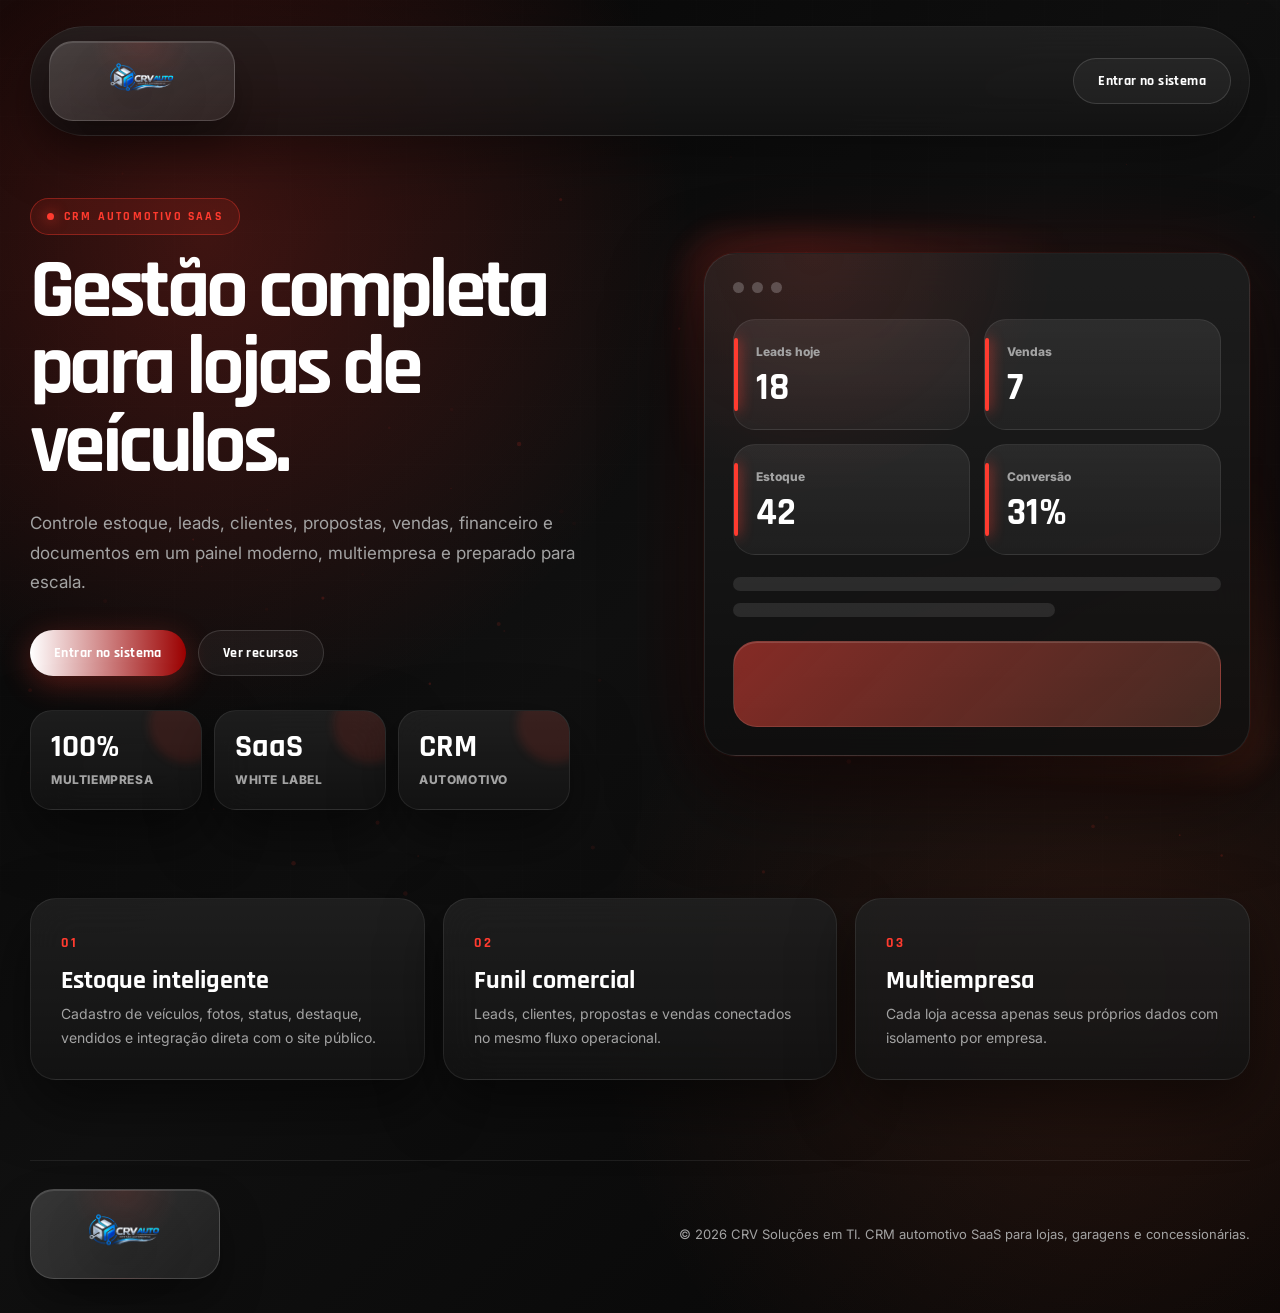
==== commit 3d66a24d: "up" ====
--- a/index.html
+++ b/index.html
@@ -135,7 +135,7 @@
     <div class="prelogin-card">
       <button type="button" class="prelogin-close" id="closePreLogin">×</button>
 
-      <img src="static/img/logoficial.png" alt="CRV Auto CRM">
+      <img src="static/img/logooficial.png" alt="CRV Auto CRM">
 
       <span>Acesso administrativo</span>
       <h2>Pré-login do sistema</h2>
